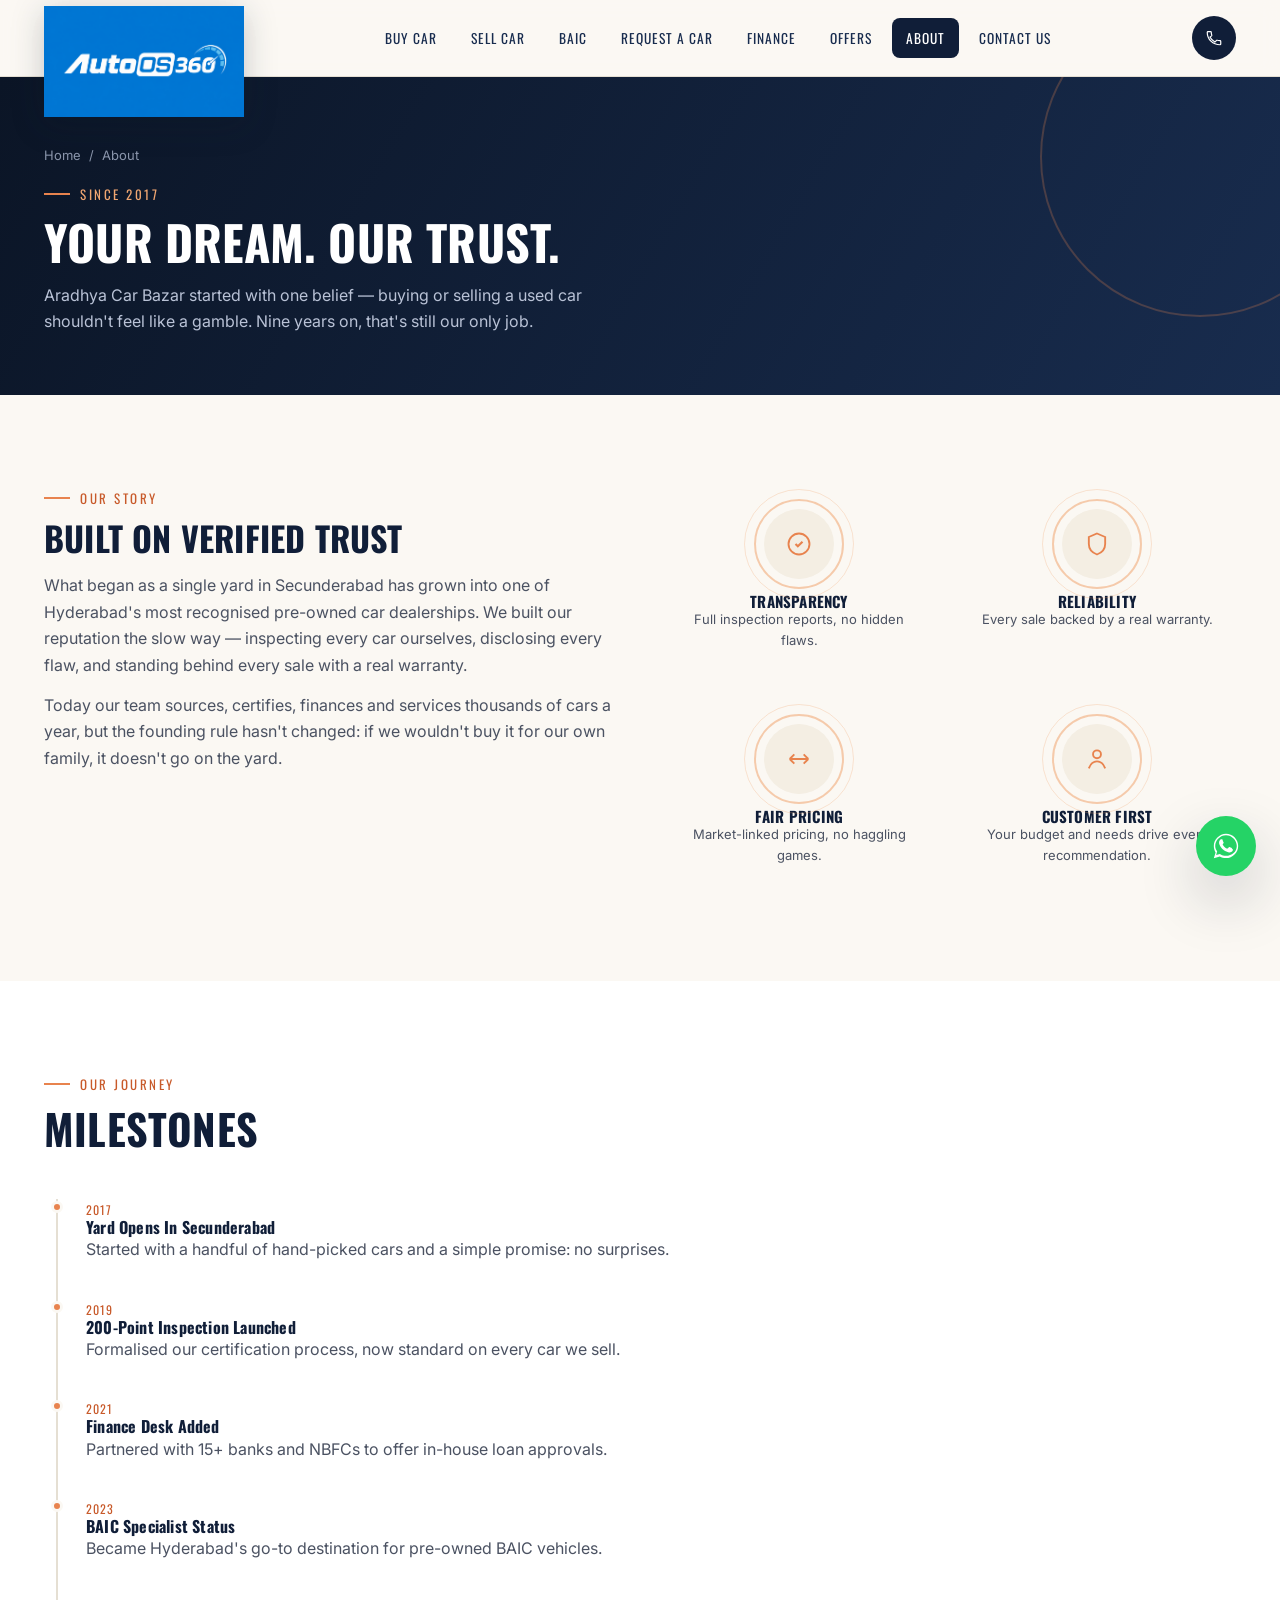
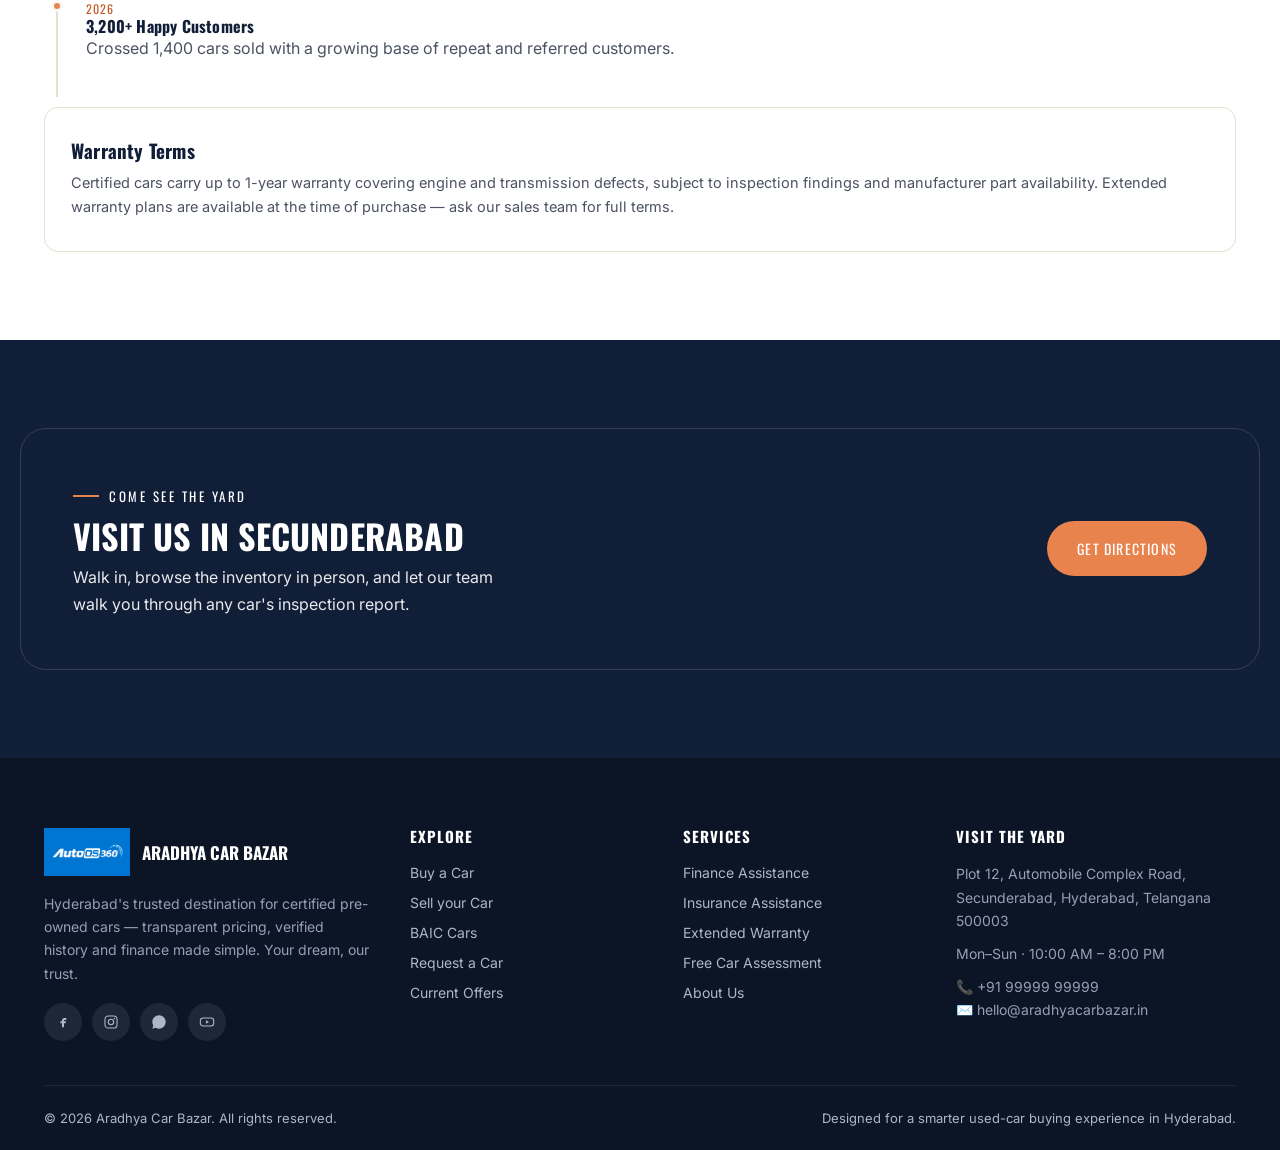
==== about.html @ 0fdee79d "initial upload" ====
<!DOCTYPE html>
<html lang="en">
<head>
<meta charset="UTF-8">
<meta name="viewport" content="width=device-width, initial-scale=1.0">
<title>About Aradhya Car Bazar — Hyderabad's Trusted Car Dealership</title>
<meta name="description" content="Learn about Aradhya Car Bazar's journey, our 200-point quality checks and the team behind Hyderabad's most trusted pre-owned car dealership.">
<meta name="keywords" content="about aradhya car bazar, used car dealership hyderabad">
<link rel="canonical" href="https://www.aradhyacarbazar.in/about.html">
<meta property="og:title" content="About Aradhya Car Bazar — Hyderabad's Trusted Car Dealership">
<meta property="og:description" content="Learn about Aradhya Car Bazar's journey, our 200-point quality checks and the team behind Hyderabad's most trusted pre-owned car dealership.">
<meta property="og:type" content="website">
<meta property="og:image" content="assets/logo.png">
<meta name="robots" content="index, follow">
<link rel="icon" href="assets/logo.png" type="image/png">
<link rel="preconnect" href="https://fonts.googleapis.com">
<link rel="preconnect" href="https://fonts.gstatic.com" crossorigin>
<link href="https://fonts.googleapis.com/css2?family=Oswald:wght@400;500;600;700&family=Inter:wght@400;500;600;700&display=swap" rel="stylesheet">
<link rel="stylesheet" href="css/base.css">
<link rel="stylesheet" href="css/components.css">
<script type="application/ld+json">
{
  "@context": "https://schema.org",
  "@type": "AutoDealer",
  "name": "Aradhya Car Bazar",
  "image": "assets/logo.png",
  "url": "https://www.aradhyacarbazar.in/",
  "telephone": "+91-99999-99999",
  "priceRange": "₹₹",
  "address": {
    "@type": "PostalAddress",
    "streetAddress": "Plot 12, Automobile Complex Road",
    "addressLocality": "Secunderabad, Hyderabad",
    "addressRegion": "Telangana",
    "postalCode": "500003",
    "addressCountry": "IN"
  },
  "openingHours": "Mo-Su 10:00-20:00",
  "sameAs": []
}
</script>
</head>
<body>
<header class="site-header">
  <div class="header-row">
    <a href="index.html" class="brand">
      <img src="assets/logo.png" alt="Aradhya Car Bazar logo">
    </a>
    <nav class="main-nav" aria-label="Primary">
      <a href="buy-car.html" data-nav="buy">Buy Car</a>
      <a href="sell-car.html" data-nav="sell">Sell Car</a>
      <a href="baic.html" data-nav="baic">BAIC</a>
      <a href="request-a-car.html" data-nav="request">Request a Car</a>
      <a href="finance.html" data-nav="finance">Finance</a>
      <a href="offers.html" data-nav="offers">Offers</a>
      <a href="about.html" data-nav="about" class="active">About</a>
      <a href="contact.html" data-nav="contact">Contact Us</a>
    </nav>
    <div class="header-actions">
      <a class="icon-btn desktop-only" href="tel:+919999999999" aria-label="Call dealership">
        <svg width="18" height="18" viewBox="0 0 24 24" fill="none"><path d="M6.6 10.8c1.4 2.8 3.8 5.1 6.6 6.6l2.2-2.2c.3-.3.7-.4 1-.2 1.1.4 2.3.6 3.6.6.6 0 1 .4 1 1V20c0 .6-.4 1-1 1C10.4 21 3 13.6 3 4.6c0-.6.4-1 1-1h3.4c.6 0 1 .4 1 1 0 1.3.2 2.5.6 3.6.1.4 0 .8-.2 1L6.6 10.8z" stroke="white" stroke-width="1.6"/></svg>
      </a>
      <button class="hamburger" aria-label="Open menu" aria-controls="mobileNav" aria-expanded="false">
        <span></span><span></span><span></span>
      </button>
    </div>
  </div>
</header>

<div class="nav-overlay"></div>
<aside class="mobile-nav" id="mobileNav">
  <div class="mobile-nav-top">
    <img src="assets/logo.png" alt="Aradhya Car Bazar logo" class="mobile-nav-logo">
    <button class="mobile-nav-close" aria-label="Close menu">✕</button>
  </div>
  <ul>
    <li><a href="buy-car.html">Buy Car</a></li>
    <li><a href="sell-car.html">Sell Car</a></li>
    <li><a href="baic.html">BAIC</a></li>
    <li><a href="request-a-car.html">Request a Car</a></li>
    <li><a href="finance.html">Finance</a></li>
    <li><a href="offers.html">Offers</a></li>
    <li><a href="about.html">About</a></li>
    <li><a href="contact.html">Contact Us</a></li>
  </ul>
  <div class="mobile-nav-foot">
    <a href="tel:+919999999999">📞 +91 99999 99999</a>
    <a href="https://wa.me/919999999999" target="_blank" rel="noopener">💬 Chat on WhatsApp</a>
    <a class="btn btn-primary btn-block" href="contact.html">Book a Test Drive</a>
  </div>
</aside>

<a class="wa-float" href="https://wa.me/919999999999" target="_blank" rel="noopener" aria-label="Chat on WhatsApp">
  <svg viewBox="0 0 32 32" fill="white"><path d="M16 3C9 3 3 9 3 16c0 2.5.7 4.8 1.9 6.8L3 29l6.4-1.8c1.9 1.1 4.1 1.7 6.6 1.7 7 0 13-6 13-13S23 3 16 3zm0 23.5c-2.2 0-4.3-.6-6.1-1.7l-.4-.3-4 1.1 1.1-3.9-.3-.4C5.1 19.4 4.5 17.7 4.5 16 4.5 9.8 9.8 4.5 16 4.5S27.5 9.8 27.5 16 22.2 26.5 16 26.5zm6.1-8.3c-.3-.2-2-1-2.3-1.1-.3-.1-.5-.2-.8.2-.2.3-.9 1.1-1.1 1.3-.2.2-.4.2-.8.1-.3-.2-1.4-.5-2.7-1.7-1-.9-1.7-2-1.9-2.3-.2-.3 0-.5.1-.7.2-.2.3-.4.5-.6.2-.2.2-.4.3-.6.1-.2.1-.5 0-.7-.1-.2-.8-1.9-1-2.6-.3-.7-.6-.6-.8-.6h-.7c-.2 0-.6.1-1 .5-.3.3-1.3 1.3-1.3 3.1 0 1.8 1.3 3.6 1.5 3.9.2.3 2.6 4 6.3 5.5.9.4 1.6.6 2.1.7.9.3 1.7.2 2.3.1.7-.1 2-.8 2.3-1.6.3-.8.3-1.5.2-1.6-.1-.2-.3-.2-.6-.4z"/></svg>
</a>
<section class="page-hero">
  <div class="container">
    <div class="breadcrumb"><a href="index.html">Home</a><span>/</span><span>About</span></div>
    <span class="eyebrow">Since 2017</span>
    <h1>Your Dream. Our Trust.</h1>
    <p>Aradhya Car Bazar started with one belief — buying or selling a used car shouldn't feel like a gamble. Nine years on, that's still our only job.</p>
  </div>
</section>

<section class="section">
  <div class="container">
    <div class="contact-grid">
      <div class="reveal">
        <span class="eyebrow">Our Story</span>
        <h2 style="text-transform:uppercase;font-size:clamp(24px,3vw,34px);">Built On Verified Trust</h2>
        <p style="margin-top:16px;">What began as a single yard in Secunderabad has grown into one of Hyderabad's most recognised pre-owned car dealerships. We built our reputation the slow way — inspecting every car ourselves, disclosing every flaw, and standing behind every sale with a real warranty.</p>
        <p style="margin-top:14px;">Today our team sources, certifies, finances and services thousands of cars a year, but the founding rule hasn't changed: if we wouldn't buy it for our own family, it doesn't go on the yard.</p>
      </div>
      <div class="reveal">
        <div class="value-grid" style="grid-template-columns:repeat(2,1fr);">
          <div class="value-card">
            <div class="roundel"><svg width="28" height="28" viewBox="0 0 24 24" fill="none"><path d="M9 12l2 2 4-4" stroke="#E8834E" stroke-width="1.8"/><circle cx="12" cy="12" r="9" stroke="#E8834E" stroke-width="1.6"/></svg></div>
            <h4 style="font-family:var(--font-display);font-size:15px;text-transform:uppercase;">Transparency</h4>
            <p style="font-size:13px;">Full inspection reports, no hidden flaws.</p>
          </div>
          <div class="value-card">
            <div class="roundel"><svg width="28" height="28" viewBox="0 0 24 24" fill="none"><path d="M12 3l7 3v6c0 4.5-3 7.5-7 9-4-1.5-7-4.5-7-9V6l7-3z" stroke="#E8834E" stroke-width="1.6"/></svg></div>
            <h4 style="font-family:var(--font-display);font-size:15px;text-transform:uppercase;">Reliability</h4>
            <p style="font-size:13px;">Every sale backed by a real warranty.</p>
          </div>
          <div class="value-card">
            <div class="roundel"><svg width="28" height="28" viewBox="0 0 24 24" fill="none"><path d="M4 12h16M4 12l4-4M4 12l4 4M20 12l-4-4M20 12l-4 4" stroke="#E8834E" stroke-width="1.6"/></svg></div>
            <h4 style="font-family:var(--font-display);font-size:15px;text-transform:uppercase;">Fair Pricing</h4>
            <p style="font-size:13px;">Market-linked pricing, no haggling games.</p>
          </div>
          <div class="value-card">
            <div class="roundel"><svg width="28" height="28" viewBox="0 0 24 24" fill="none"><circle cx="12" cy="8" r="3.4" stroke="#E8834E" stroke-width="1.6"/><path d="M5 20c1.5-4 4.2-6 7-6s5.5 2 7 6" stroke="#E8834E" stroke-width="1.6"/></svg></div>
            <h4 style="font-family:var(--font-display);font-size:15px;text-transform:uppercase;">Customer First</h4>
            <p style="font-size:13px;">Your budget and needs drive every recommendation.</p>
          </div>
        </div>
      </div>
    </div>
  </div>
</section>

<section class="section section-alt" id="warranty-terms">
  <div class="container">
    <div class="section-head reveal">
      <span class="eyebrow">Our Journey</span>
      <h2>Milestones</h2>
    </div>
    <div class="timeline reveal">
      <div class="timeline-item"><span>2017</span><h4>Yard Opens In Secunderabad</h4><p>Started with a handful of hand-picked cars and a simple promise: no surprises.</p></div>
      <div class="timeline-item"><span>2019</span><h4>200-Point Inspection Launched</h4><p>Formalised our certification process, now standard on every car we sell.</p></div>
      <div class="timeline-item"><span>2021</span><h4>Finance Desk Added</h4><p>Partnered with 15+ banks and NBFCs to offer in-house loan approvals.</p></div>
      <div class="timeline-item"><span>2023</span><h4>BAIC Specialist Status</h4><p>Became Hyderabad's go-to destination for pre-owned BAIC vehicles.</p></div>
      <div class="timeline-item"><span>2026</span><h4>3,200+ Happy Customers</h4><p>Crossed 1,400 cars sold with a growing base of repeat and referred customers.</p></div>
    </div>
    <div class="tile" style="margin-top:10px;">
      <h3>Warranty Terms</h3>
      <p>Certified cars carry up to 1-year warranty covering engine and transmission defects, subject to inspection findings and manufacturer part availability. Extended warranty plans are available at the time of purchase — ask our sales team for full terms.</p>
    </div>
  </div>
</section>

<section class="section section-navy">
  <div class="container assess-banner" style="background:transparent;border:1px solid rgba(255,255,255,.15);">
    <div>
      <span class="eyebrow" style="color:#fff;">Come See The Yard</span>
      <h2>Visit Us In Secunderabad</h2>
      <p>Walk in, browse the inventory in person, and let our team walk you through any car's inspection report.</p>
    </div>
    <a href="contact.html" class="btn btn-primary">Get Directions</a>
  </div>
</section>
<footer class="site-footer">
  <div class="container">
    <div class="footer-grid">
      <div>
        <div class="footer-brand">
          <img src="assets/logo.png" alt="Aradhya Car Bazar logo">
          <strong>Aradhya Car Bazar</strong>
        </div>
        <p>Hyderabad's trusted destination for certified pre-owned cars — transparent pricing, verified history and finance made simple. Your dream, our trust.</p>
        <div class="footer-social" style="margin-top:18px;">
          <a href="#" aria-label="Facebook"><svg width="16" height="16" viewBox="0 0 24 24" fill="none"><path d="M14 9h3V6h-3c-2 0-3.5 1.5-3.5 3.5V11H8v3h2.5v6h3v-6H16l.5-3h-3V9.7c0-.4.3-.7.5-.7z" fill="#AEB7C9"/></svg></a>
          <a href="#" aria-label="Instagram"><svg width="16" height="16" viewBox="0 0 24 24" fill="none"><rect x="3" y="3" width="18" height="18" rx="5" stroke="#AEB7C9" stroke-width="1.6"/><circle cx="12" cy="12" r="4" stroke="#AEB7C9" stroke-width="1.6"/><circle cx="17.2" cy="6.8" r="1.1" fill="#AEB7C9"/></svg></a>
          <a href="https://wa.me/919999999999" target="_blank" rel="noopener" aria-label="WhatsApp"><svg width="16" height="16" viewBox="0 0 24 24" fill="#AEB7C9"><path d="M12 2C6.5 2 2 6.5 2 12c0 1.9.5 3.6 1.4 5.1L2 22l5.1-1.3C8.6 21.6 10.3 22 12 22c5.5 0 10-4.5 10-10S17.5 2 12 2z"/></svg></a>
          <a href="#" aria-label="YouTube"><svg width="16" height="16" viewBox="0 0 24 24" fill="none"><rect x="2" y="6" width="20" height="12" rx="4" stroke="#AEB7C9" stroke-width="1.6"/><path d="M10.5 9.5v5l4.5-2.5-4.5-2.5z" fill="#AEB7C9"/></svg></a>
        </div>
      </div>
      <div>
        <h4>Explore</h4>
        <ul>
          <li><a href="buy-car.html">Buy a Car</a></li>
          <li><a href="sell-car.html">Sell your Car</a></li>
          <li><a href="baic.html">BAIC Cars</a></li>
          <li><a href="request-a-car.html">Request a Car</a></li>
          <li><a href="offers.html">Current Offers</a></li>
        </ul>
      </div>
      <div>
        <h4>Services</h4>
        <ul>
          <li><a href="finance.html">Finance Assistance</a></li>
          <li><a href="finance.html#insurance">Insurance Assistance</a></li>
          <li><a href="index.html#warranty">Extended Warranty</a></li>
          <li><a href="index.html#assessment">Free Car Assessment</a></li>
          <li><a href="about.html">About Us</a></li>
        </ul>
      </div>
      <div>
        <h4>Visit the Yard</h4>
        <p>Plot 12, Automobile Complex Road,<br>Secunderabad, Hyderabad, Telangana 500003</p>
        <p style="margin-top:10px;">Mon–Sun · 10:00 AM – 8:00 PM</p>
        <p style="margin-top:10px;">📞 +91 99999 99999<br>✉️ hello@aradhyacarbazar.in</p>
      </div>
    </div>
    <div class="footer-bottom">
      <span>© 2026 Aradhya Car Bazar. All rights reserved.</span>
      <span>Designed for a smarter used-car buying experience in Hyderabad.</span>
    </div>
  </div>
</footer>
<script src="js/main.js"></script>

</body>
</html>
---- css/base.css ----
/* =========================================================
   ARADHYA CAR BAZAR — DESIGN TOKENS
   Palette drawn from the roundel logo: deep navy + burnt orange.
   Signature device: the concentric "roundel" ring — reused as
   photo frames, stat dials and section dividers throughout.
   ========================================================= */

:root{
  /* Colour */
  --navy-950:#0B1526;
  --navy-900:#101E38;
  --navy-800:#182C4E;
  --navy-700:#233B69;
  --orange-600:#C85A2A;
  --orange-500:#E8834E;
  --orange-400:#F0A671;
  --cream-50:#FBF8F3;
  --cream-100:#F4EEE3;
  --ink-900:#1B1F27;
  --ink-600:#4B5262;
  --ink-400:#7A8194;
  --white:#FFFFFF;
  --line:#E5DFD3;
  --success:#2F9E5B;
  --whatsapp:#25D366;

  /* Type */
  --font-display:'Oswald', 'Arial Narrow', sans-serif;
  --font-body:'Inter', -apple-system, BlinkMacSystemFont, 'Segoe UI', sans-serif;

  /* Layout */
  --maxw:1240px;
  --radius-sm:8px;
  --radius-md:14px;
  --radius-lg:26px;
  --shadow-sm:0 2px 10px rgba(16,30,56,.08);
  --shadow-md:0 12px 32px rgba(16,30,56,.14);
  --shadow-lg:0 24px 60px rgba(16,30,56,.22);
}

*,*::before,*::after{box-sizing:border-box;}
html{scroll-behavior:smooth;}
body{
  margin:0;
  font-family:var(--font-body);
  color:var(--ink-900);
  background:var(--cream-50);
  -webkit-font-smoothing:antialiased;
  overflow-x:hidden;
}
img{max-width:100%;display:block;}
a{color:inherit;text-decoration:none;}
ul{margin:0;padding:0;list-style:none;}
h1,h2,h3,h4{font-family:var(--font-display);margin:0;line-height:1.08;letter-spacing:.2px;color:var(--navy-900);}
p{margin:0;line-height:1.65;color:var(--ink-600);}
button{font-family:inherit;cursor:pointer;}
input,select,textarea{font-family:inherit;}

:focus-visible{outline:3px solid var(--orange-500);outline-offset:2px;}

.container{max-width:var(--maxw);margin:0 auto;padding:0 24px;}
.eyebrow{
  font-family:var(--font-display);
  text-transform:uppercase;
  letter-spacing:2.5px;
  font-size:13px;
  color:var(--orange-600);
  display:inline-flex;
  align-items:center;
  gap:10px;
  margin-bottom:12px;
}
.eyebrow::before{content:'';width:26px;height:2px;background:var(--orange-500);display:inline-block;}

.section{padding:88px 0;}
.section-head{max-width:640px;margin-bottom:48px;}
.section-head h2{font-size:clamp(28px,4vw,42px);text-transform:uppercase;}
.section-head p{margin-top:14px;font-size:16px;}
.section-alt{background:var(--white);}
.section-navy{background:var(--navy-900);}
.section-navy .eyebrow{color:var(--orange-400);}
.section-navy .section-head h2,.section-navy h3{color:var(--white);}
.section-navy p{color:#B9C2D6;}

/* Buttons */
.btn{
  display:inline-flex;align-items:center;justify-content:center;gap:8px;
  padding:15px 28px;border-radius:999px;font-family:var(--font-display);
  font-size:14px;letter-spacing:1.2px;text-transform:uppercase;
  border:2px solid transparent;transition:.25s ease;white-space:nowrap;
}
.btn-primary{background:var(--orange-500);color:var(--white);}
.btn-primary:hover{background:var(--orange-600);transform:translateY(-2px);box-shadow:var(--shadow-md);}
.btn-outline{border-color:var(--navy-900);color:var(--navy-900);background:transparent;}
.btn-outline:hover{background:var(--navy-900);color:var(--white);}
.btn-light{border-color:rgba(255,255,255,.5);color:var(--white);}
.btn-light:hover{background:var(--white);color:var(--navy-900);}
.btn-whatsapp{background:var(--whatsapp);color:var(--white);}
.btn-whatsapp:hover{background:#1eb959;transform:translateY(-2px);}
.btn-sm{padding:10px 20px;font-size:12px;}
.btn-block{width:100%;}

/* Roundel signature device */
.roundel{
  position:relative;border-radius:50%;
  display:flex;align-items:center;justify-content:center;
}
.roundel::before{
  content:'';position:absolute;inset:-10px;border-radius:50%;
  border:2px solid var(--orange-400);opacity:.55;
}
.roundel::after{
  content:'';position:absolute;inset:-20px;border-radius:50%;
  border:1px solid var(--orange-300,#F0A671);opacity:.28;
}

/* ===== Header / Nav ===== */
.site-header{
  position:sticky;top:0;z-index:900;
  background:rgba(251,248,243,.92);
  backdrop-filter:blur(10px);
  border-bottom:1px solid var(--line);
}
.header-row{
  display:flex;align-items:center;justify-content:space-between;
  height:76px;padding:0 24px;max-width:var(--maxw);margin:0 auto;gap:20px;
}
/* Logo is deliberately larger than the header bar. It's pinned near the
   top of the bar and allowed to hang DOWN over the content below —
   never up past the top of the page, which the browser would clip. */
.brand{position:relative;flex:0 0 auto;width:200px;height:100%;transition:width .25s ease;}
.brand img{
  position:absolute;left:0;top:6px;
  width:200px;height:auto;object-fit:contain;
  filter:drop-shadow(0 6px 16px rgba(11,21,38,.22));
  transition:width .25s ease, top .25s ease, transform .25s ease;
}
.mobile-nav-logo{height:60px;width:60px;object-fit:contain;}

/* Once the page is scrolled, shrink the logo so it sits fully inside the
   slim header bar instead of overhanging the content below. */
.site-header.scrolled .brand{width:80px;}
.site-header.scrolled .brand img{
  width:80px;height:80px;top:50%;transform:translateY(-50%);
}

@media(max-width:600px){
  .header-row{height:64px;}
  .brand{width:118px;}
  .brand img{width:118px;top:4px;}
  .site-header.scrolled .brand{width:52px;}
  .site-header.scrolled .brand img{width:52px;height:52px;top:50%;transform:translateY(-50%);}
}

.main-nav{display:flex;align-items:center;gap:6px;}
.main-nav a{
  font-family:var(--font-display);font-size:13.5px;letter-spacing:1px;
  text-transform:uppercase;padding:10px 14px;border-radius:8px;color:var(--navy-800);
  transition:.2s;
}
.main-nav a:hover,.main-nav a.active{background:var(--navy-900);color:var(--white);}

.header-actions{display:flex;align-items:center;gap:12px;}
.icon-btn{
  width:44px;height:44px;border-radius:50%;display:flex;align-items:center;justify-content:center;
  background:var(--navy-900);color:var(--white);border:none;
}
.hamburger{display:none;flex-direction:column;gap:5px;width:44px;height:44px;
  border:none;background:var(--navy-900);border-radius:10px;align-items:center;justify-content:center;}
.hamburger span{width:20px;height:2px;background:var(--white);border-radius:2px;}

/* Mobile slide-in nav (right side, app style) */
.nav-overlay{
  position:fixed;inset:0;background:rgba(11,21,38,.55);
  opacity:0;visibility:hidden;transition:.3s;z-index:998;
}
.nav-overlay.open{opacity:1;visibility:visible;}
.mobile-nav{
  position:fixed;top:0;right:0;bottom:0;width:82%;max-width:340px;
  background:var(--navy-950);z-index:999;
  transform:translateX(100%);transition:transform .35s cubic-bezier(.2,.9,.3,1);
  display:flex;flex-direction:column;padding:26px 22px;
}
.mobile-nav.open{transform:translateX(0);}
.mobile-nav-top{display:flex;justify-content:space-between;align-items:center;margin-bottom:28px;}
.mobile-nav-top .brand-text strong{color:var(--white);}
.mobile-nav-close{width:40px;height:40px;border-radius:50%;background:rgba(255,255,255,.08);border:none;color:var(--white);font-size:18px;}
.mobile-nav ul{display:flex;flex-direction:column;gap:4px;}
.mobile-nav a{
  font-family:var(--font-display);font-size:17px;letter-spacing:1px;text-transform:uppercase;
  color:#DCE2EF;padding:15px 6px;border-bottom:1px solid rgba(255,255,255,.08);
  display:flex;justify-content:space-between;align-items:center;
}
.mobile-nav a:hover,.mobile-nav a.active{color:var(--orange-400);}
.mobile-nav-foot{margin-top:auto;padding-top:20px;display:flex;flex-direction:column;gap:12px;}
.mobile-nav-foot a{color:#B9C2D6;font-size:14px;}

/* Floating WhatsApp */
.wa-float{
  position:fixed;bottom:24px;right:24px;z-index:500;
  width:60px;height:60px;border-radius:50%;background:var(--whatsapp);
  display:flex;align-items:center;justify-content:center;box-shadow:var(--shadow-lg);
  color:var(--white);
}
.wa-float svg{width:30px;height:30px;}

/* Footer */
.site-footer{background:var(--navy-950);color:#AEB7C9;padding:70px 0 24px;}
.footer-grid{display:grid;grid-template-columns:1.4fr 1fr 1fr 1.2fr;gap:40px;padding-bottom:44px;border-bottom:1px solid rgba(255,255,255,.08);}
.footer-grid h4{color:var(--white);font-size:15px;text-transform:uppercase;letter-spacing:1px;margin-bottom:18px;}
.footer-grid p{color:#93A0B8;font-size:14px;}
.footer-grid ul li{margin-bottom:10px;}
.footer-grid ul a{font-size:14px;color:#AEB7C9;}
.footer-grid ul a:hover{color:var(--orange-400);}
.footer-brand{display:flex;align-items:center;gap:12px;margin-bottom:16px;}
.footer-brand img{height:48px;}
.footer-brand strong{color:var(--white);font-family:var(--font-display);font-size:17px;text-transform:uppercase;}
.footer-bottom{display:flex;justify-content:space-between;align-items:center;padding-top:24px;font-size:13px;flex-wrap:wrap;gap:10px;}
.footer-social{display:flex;gap:10px;}
.footer-social a{width:38px;height:38px;border-radius:50%;background:rgba(255,255,255,.08);display:flex;align-items:center;justify-content:center;}
.footer-social a:hover{background:var(--orange-500);}

/* Page hero (interior pages) */
.page-hero{
  background:linear-gradient(120deg,var(--navy-950),var(--navy-800));
  padding:70px 0 60px;position:relative;overflow:hidden;
}
.page-hero::after{
  content:'';position:absolute;right:-80px;top:-80px;width:320px;height:320px;
  border-radius:50%;border:2px solid rgba(232,131,78,.25);
}
.page-hero .eyebrow{color:var(--orange-400);}
.page-hero h1{color:var(--white);font-size:clamp(30px,5vw,48px);text-transform:uppercase;}
.page-hero p{color:#B9C2D6;margin-top:14px;max-width:560px;}
.breadcrumb{display:flex;gap:8px;font-size:13px;color:#8B96AC;margin-bottom:16px;}
.breadcrumb a:hover{color:var(--orange-400);}

@media(max-width:980px){
  .main-nav,.header-actions .icon-btn.desktop-only{display:none;}
  .hamburger{display:flex;}
  .footer-grid{grid-template-columns:1fr 1fr;}
}
@media(max-width:600px){
  .footer-grid{grid-template-columns:1fr;}
  .section{padding:60px 0;}
}
---- css/components.css ----
/* ===== Hero Carousel ===== */
.hero{position:relative;overflow:hidden;background:var(--navy-950);}
.hero-viewport{position:relative;height:min(78vh,640px);min-height:460px;overflow:hidden;}
.hero-track{display:flex;height:100%;transition:transform .7s cubic-bezier(.2,.9,.3,1);}
.hero-slide{
  min-width:100%;height:100%;position:relative;
  display:flex;align-items:center;
  background-size:cover;background-position:center;
}
.hero-slide::before{content:'';position:absolute;inset:0;background:linear-gradient(100deg,rgba(11,21,38,.92) 15%,rgba(11,21,38,.55) 55%,rgba(11,21,38,.25));}
.hero-slide.align-right::before{background:linear-gradient(260deg,rgba(11,21,38,.92) 15%,rgba(11,21,38,.55) 55%,rgba(11,21,38,.25));}

.hero-slide-content{position:relative;z-index:2;max-width:640px;width:100%;padding:0 24px;}
.hero-slide-content.pos-left{margin-left:max(24px, calc((100% - var(--maxw)) / 2));margin-right:auto;}
.hero-slide-content.pos-right{margin-right:max(24px, calc((100% - var(--maxw)) / 2));margin-left:auto;text-align:right;}
.hero-slide-content.pos-right .eyebrow{flex-direction:row-reverse;}
.hero-slide-content.pos-right p{margin-left:auto;margin-right:0;}
.hero-slide-content.pos-right .hero-cta-row{justify-content:flex-end;}

.hero-slide-content .eyebrow{color:var(--orange-400);}
.hero-slide-content h1{color:var(--white);font-size:clamp(32px,5.4vw,58px);text-transform:uppercase;}
.hero-slide-content p{color:#C7CFE0;margin-top:16px;font-size:17px;max-width:480px;}
.hero-cta-row{display:flex;gap:14px;margin-top:30px;flex-wrap:wrap;}
.hero-slide.s1{background-image:linear-gradient(120deg,#101E38,#182C4E);}
.hero-slide.s2{background-image:linear-gradient(120deg,#182C4E,#233B69);}
.hero-slide.s3{background-image:linear-gradient(120deg,#0B1526,#182C4E);}

.hero-art{position:absolute;right:4%;bottom:0;width:46%;max-width:560px;z-index:1;opacity:.95;}

@media(max-width:640px){
  /* Alternating alignment needs room to breathe; on small screens
     keep every slide left-aligned so paragraphs stay easy to read. */
  .hero-slide-content.pos-right{margin-left:max(24px, calc((100% - var(--maxw)) / 2));margin-right:auto;text-align:left;}
  .hero-slide-content.pos-right .eyebrow{flex-direction:row;}
  .hero-slide-content.pos-right p{margin-left:0;margin-right:auto;}
  .hero-slide-content.pos-right .hero-cta-row{justify-content:flex-start;}
  .hero-slide.align-right::before{background:linear-gradient(100deg,rgba(11,21,38,.92) 15%,rgba(11,21,38,.55) 55%,rgba(11,21,38,.25));}
}

.hero-controls{position:absolute;bottom:26px;left:0;right:0;z-index:3;display:flex;align-items:center;justify-content:center;gap:18px;}
.hero-arrow{width:40px;height:40px;border-radius:50%;border:1px solid rgba(255,255,255,.4);background:rgba(255,255,255,.08);color:#fff;display:flex;align-items:center;justify-content:center;}
.hero-dots{display:flex;gap:8px;}
.hero-dots button{width:9px;height:9px;border-radius:50%;border:none;background:rgba(255,255,255,.35);padding:0;}
.hero-dots button.active{background:var(--orange-500);width:24px;border-radius:6px;}

/* ===== Quick search bar over hero ===== */
.quick-search{
  position:relative;z-index:5;max-width:var(--maxw);margin:-42px auto 0;padding:0 24px;
}
.quick-search-inner{
  background:var(--white);border-radius:var(--radius-md);box-shadow:var(--shadow-lg);
  padding:22px;display:grid;grid-template-columns:repeat(4,1fr) auto;gap:14px;align-items:end;
}
.field{display:flex;flex-direction:column;gap:6px;}
.field label{font-size:11px;text-transform:uppercase;letter-spacing:1px;color:var(--ink-400);font-family:var(--font-display);}
.field select,.field input{
  border:1.5px solid var(--line);border-radius:10px;padding:12px 14px;font-size:14px;color:var(--ink-900);background:var(--cream-50);
}
.field select:focus,.field input:focus{border-color:var(--orange-500);}

/* ===== Stat dial strip ===== */
.stat-strip{display:grid;grid-template-columns:repeat(4,1fr);gap:24px;padding:60px 0 20px;}
.stat-dial{text-align:center;}
.stat-dial .roundel{width:104px;height:104px;margin:0 auto 14px;background:var(--navy-900);color:var(--white);}
.stat-dial .roundel strong{font-family:var(--font-display);font-size:26px;}
.stat-dial span{display:block;font-size:13px;color:var(--ink-600);text-transform:uppercase;letter-spacing:1px;margin-top:2px;}

/* ===== Inventory Cards ===== */
.inv-grid{display:grid;grid-template-columns:repeat(3,1fr);gap:26px;}
.car-card{
  background:var(--white);border-radius:var(--radius-md);overflow:hidden;box-shadow:var(--shadow-sm);
  transition:.3s;border:1px solid var(--line);
}
.car-card:hover{transform:translateY(-6px);box-shadow:var(--shadow-md);}
.car-link{display:block;}
.car-link h3{transition:color .2s;}
.car-card:hover .car-link h3{color:var(--orange-600);}
.car-thumb{
  height:190px;position:relative;
  background:linear-gradient(135deg,var(--navy-800),var(--navy-700));
  display:flex;align-items:center;justify-content:center;
}
.car-thumb svg{width:78%;}
.car-badge{position:absolute;top:12px;left:12px;background:var(--orange-500);color:#fff;font-family:var(--font-display);font-size:11px;letter-spacing:1px;padding:6px 12px;border-radius:999px;text-transform:uppercase;}
.car-fuel-badge{position:absolute;top:12px;right:12px;background:rgba(255,255,255,.9);color:var(--navy-900);font-size:11px;padding:6px 10px;border-radius:999px;font-family:var(--font-display);letter-spacing:.5px;}
.car-body{padding:20px;}
.car-body h3{font-size:19px;text-transform:none;}
.car-meta{display:flex;gap:14px;flex-wrap:wrap;margin:12px 0;font-size:12.5px;color:var(--ink-600);}
.car-meta span{display:flex;align-items:center;gap:5px;}
.car-price-row{display:flex;align-items:center;justify-content:space-between;margin-top:14px;padding-top:14px;border-top:1px dashed var(--line);}
.car-price strong{font-family:var(--font-display);font-size:21px;color:var(--navy-900);}
.car-price span{display:block;font-size:11px;color:var(--ink-400);text-transform:uppercase;}

.filter-bar{display:flex;flex-wrap:wrap;gap:10px;margin-bottom:34px;}
.filter-chip{
  padding:9px 18px;border-radius:999px;border:1.5px solid var(--line);background:var(--white);
  font-size:13px;font-family:var(--font-display);letter-spacing:.5px;text-transform:uppercase;color:var(--ink-600);
}
.filter-chip.active,.filter-chip:hover{background:var(--navy-900);color:#fff;border-color:var(--navy-900);}

/* ===== Service tiles (sell/exchange/testdrive/finance/insurance/warranty) ===== */
.tile-grid{display:grid;grid-template-columns:repeat(3,1fr);gap:24px;}
.tile{
  background:var(--white);border-radius:var(--radius-md);padding:32px 26px;border:1px solid var(--line);
  transition:.25s;position:relative;overflow:hidden;
}
.tile:hover{border-color:var(--orange-400);box-shadow:var(--shadow-md);transform:translateY(-4px);}
.tile-icon{width:56px;height:56px;border-radius:16px;background:var(--navy-900);display:flex;align-items:center;justify-content:center;margin-bottom:18px;}
.tile h3{font-size:19px;text-transform:none;margin-bottom:10px;}
.tile p{font-size:14.5px;}
.tile a.tile-link{display:inline-flex;align-items:center;gap:6px;margin-top:16px;color:var(--orange-600);font-family:var(--font-display);font-size:13px;letter-spacing:.5px;text-transform:uppercase;}

/* ===== EMI Calculator ===== */
.emi-wrap{display:grid;grid-template-columns:1.2fr 1fr;gap:0;background:var(--white);border-radius:var(--radius-lg);overflow:hidden;box-shadow:var(--shadow-md);}
.emi-form{padding:44px;}
.emi-slider-group{margin-bottom:26px;}
.emi-slider-label{display:flex;justify-content:space-between;font-family:var(--font-display);font-size:13px;text-transform:uppercase;letter-spacing:.5px;color:var(--ink-600);margin-bottom:10px;}
.emi-slider-label b{color:var(--navy-900);font-size:15px;}
input[type=range]{width:100%;accent-color:var(--orange-500);height:6px;}
.emi-result{background:var(--navy-950);color:#fff;padding:44px;display:flex;flex-direction:column;justify-content:center;}
.emi-result .roundel{width:150px;height:150px;background:var(--orange-500);margin:0 auto 24px;flex-direction:column;}
.emi-result .roundel strong{font-family:var(--font-display);font-size:15px;}
.emi-result .roundel small{font-size:24px;font-family:var(--font-display);}
.emi-breakdown{display:flex;justify-content:space-between;padding:14px 0;border-bottom:1px solid rgba(255,255,255,.12);font-size:13px;}
.emi-breakdown b{font-family:var(--font-display);font-size:16px;color:var(--orange-400);}

/* ===== Testimonials ===== */
.testi-viewport{overflow:hidden;}
.testi-track{display:flex;transition:transform .6s ease;}
.testi-card{min-width:100%;display:flex;gap:32px;align-items:center;padding:10px;}
.testi-photo{width:150px;height:150px;flex:0 0 auto;border-radius:16px;overflow:hidden;box-shadow:var(--shadow-sm);border:3px solid var(--orange-400);}
.testi-photo img{width:150px;height:150px;object-fit:cover;display:block;}
.testi-stars{color:var(--orange-500);margin-bottom:12px;font-size:15px;letter-spacing:2px;}
.testi-quote{font-size:18px;color:var(--navy-900);font-style:italic;max-width:640px;}
.testi-name{margin-top:16px;font-family:var(--font-display);text-transform:uppercase;font-size:14px;letter-spacing:.5px;color:var(--navy-900);}
.testi-name span{display:block;color:var(--ink-400);font-family:var(--font-body);font-size:12.5px;text-transform:none;font-style:normal;margin-top:2px;}

.review-grid{display:grid;grid-template-columns:repeat(3,1fr);gap:22px;}
.review-card{background:var(--white);border:1px solid var(--line);border-radius:var(--radius-md);padding:26px;}

/* Review carousel (Customer Reviews) */
.review-viewport{overflow:hidden;max-width:760px;margin:0 auto;}
.review-track{display:flex;transition:transform .6s ease;}
.review-slide{min-width:100%;padding:6px;}
.review-slide-inner{
  background:var(--white);border:1px solid var(--line);border-radius:var(--radius-lg);
  padding:40px;text-align:center;box-shadow:var(--shadow-sm);
}
.review-slide-inner .testi-stars{justify-content:center;display:flex;}
.review-slide-inner p{font-size:17px;color:var(--navy-900);font-style:italic;max-width:560px;margin:0 auto;}
.review-controls{display:flex;align-items:center;justify-content:center;gap:18px;margin-top:26px;}
.review-arrow{width:40px;height:40px;border-radius:50%;border:1px solid var(--line);background:var(--white);color:var(--navy-900);display:flex;align-items:center;justify-content:center;}
.review-arrow:hover{background:var(--navy-900);color:#fff;border-color:var(--navy-900);}
.review-dots{display:flex;gap:8px;}
.review-dots button{width:9px;height:9px;border-radius:50%;border:none;background:var(--line);padding:0;}
.review-dots button.active{background:var(--orange-500);width:24px;border-radius:6px;}

/* ===== Free assessment CTA ===== */
.assess-banner{
  background:linear-gradient(115deg,var(--orange-600),var(--orange-500));
  border-radius:var(--radius-lg);padding:52px;display:flex;align-items:center;justify-content:space-between;gap:30px;flex-wrap:wrap;color:#fff;
}
.assess-banner h2{color:#fff;font-size:clamp(24px,3.4vw,34px);text-transform:uppercase;max-width:480px;}
.assess-banner p{color:rgba(255,255,255,.9);margin-top:10px;max-width:420px;}

/* ===== Forms (contact / general) ===== */
.form-card{background:var(--white);border-radius:var(--radius-lg);box-shadow:var(--shadow-md);padding:40px;}
.form-grid{display:grid;grid-template-columns:1fr 1fr;gap:18px;}
.form-grid .full{grid-column:1/-1;}
.form-group{display:flex;flex-direction:column;gap:7px;margin-bottom:16px;}
.form-group label{font-size:12.5px;font-family:var(--font-display);letter-spacing:.5px;text-transform:uppercase;color:var(--ink-600);}
.form-group input,.form-group select,.form-group textarea{
  border:1.5px solid var(--line);border-radius:10px;padding:13px 15px;font-size:14.5px;background:var(--cream-50);color:var(--ink-900);
}
.form-group input:focus,.form-group select:focus,.form-group textarea:focus{border-color:var(--orange-500);}
.form-note{margin-top:14px;font-size:13px;color:var(--success);opacity:0;transition:.3s;}
.form-note.show{opacity:1;}

.contact-grid{display:grid;grid-template-columns:1fr 1fr;gap:40px;align-items:start;}
.contact-info-card{background:var(--navy-950);color:#fff;border-radius:var(--radius-lg);padding:40px;}
.contact-info-card h3{color:#fff;font-size:20px;margin-bottom:20px;}
.contact-line{display:flex;gap:14px;align-items:flex-start;margin-bottom:20px;}
.contact-line .ic{width:40px;height:40px;border-radius:12px;background:rgba(232,131,78,.16);display:flex;align-items:center;justify-content:center;flex:0 0 auto;}
.contact-line p{color:#C7CFE0;font-size:14px;}
.map-frame{border-radius:var(--radius-md);overflow:hidden;margin-top:24px;border:1px solid rgba(255,255,255,.12);}
.map-frame iframe{width:100%;height:220px;border:0;display:block;filter:grayscale(.2);}

/* ===== Offers ===== */
.offer-grid{display:grid;grid-template-columns:repeat(3,1fr);gap:24px;}
.offer-card{border-radius:var(--radius-md);overflow:hidden;background:var(--white);border:1px solid var(--line);}
.offer-head{background:var(--navy-950);color:#fff;padding:26px;position:relative;}
.offer-head .tag{position:absolute;top:16px;right:16px;background:var(--orange-500);font-size:11px;padding:5px 12px;border-radius:999px;text-transform:uppercase;font-family:var(--font-display);}
.offer-head h3{color:#fff;font-size:22px;}
.offer-body{padding:22px 26px;}
.offer-body ul li{display:flex;gap:8px;font-size:14px;color:var(--ink-600);margin-bottom:10px;}
.offer-body ul li::before{content:'✓';color:var(--success);font-weight:700;}

/* ===== About page ===== */
.value-grid{display:grid;grid-template-columns:repeat(4,1fr);gap:20px;}
.value-card{text-align:center;padding:26px 16px;}
.value-card .roundel{width:70px;height:70px;background:var(--cream-100);margin:0 auto 14px;}
.timeline{border-left:2px solid var(--line);margin-left:12px;}
.timeline-item{position:relative;padding:0 0 36px 28px;}
.timeline-item::before{content:'';position:absolute;left:-7px;top:2px;width:12px;height:12px;border-radius:50%;background:var(--orange-500);border:3px solid var(--cream-50);}
.timeline-item h4{font-size:16px;}
.timeline-item span{font-family:var(--font-display);font-size:12px;color:var(--orange-600);text-transform:uppercase;letter-spacing:1px;}

/* ===== Reveal animation =====
   Content is visible by default (no-JS / JS-failure safe).
   JS only opts individual elements INTO the hidden-then-fade-in
   treatment by adding .pre; if JS never runs, nothing is hidden. */
.reveal{opacity:1;transform:none;}
.reveal.pre{opacity:0;transform:translateY(24px);transition:opacity .6s ease,transform .6s ease;}
.reveal.pre.in{opacity:1;transform:none;}
@media (prefers-reduced-motion: reduce){
  .reveal.pre{opacity:1;transform:none;transition:none;}
  html{scroll-behavior:auto;}
}

/* ===== Responsive ===== */
@media(max-width:1080px){
  .inv-grid,.tile-grid,.review-grid,.offer-grid,.value-grid{grid-template-columns:repeat(2,1fr);}
  .stat-strip{grid-template-columns:repeat(2,1fr);}
  .quick-search-inner{grid-template-columns:repeat(2,1fr);}
  .emi-wrap,.contact-grid{grid-template-columns:1fr;}
  .hero-art{display:none;}
}
@media(max-width:640px){
  .inv-grid,.tile-grid,.review-grid,.offer-grid,.value-grid,.form-grid{grid-template-columns:1fr;}
  .quick-search-inner{grid-template-columns:1fr;}
  .assess-banner{padding:32px;flex-direction:column;text-align:center;}
  .testi-card{flex-direction:column;text-align:center;}
  .emi-form,.emi-result,.form-card,.contact-info-card{padding:26px;}
  .hero-cta-row{flex-direction:column;align-items:stretch;}
}


/* =========================================================
   TOP CAR BRANDS
   ========================================================= */

.brand-section {
  padding: 55px 0 60px;
  background: #fff;
  overflow: hidden;
}


/* Heading */

.brand-section-head {
  text-align: center;
  margin-bottom: 35px;
}

.brand-section-head .eyebrow {
  margin-bottom: 7px;
}

.brand-section-head h2 {
  margin: 0;
  font-size: clamp(28px, 3vw, 42px);
  line-height: 1.15;
  font-weight: 700;
  text-transform: uppercase;
  letter-spacing: .02em;
  color: #20242a;
}


/* Orange decorative line */

.brand-title-line {
  display: block;
  width: 48px;
  height: 6px;
  margin: 18px auto 0;
  border-radius: 4px;
  background: #E8834E;
  transform: skewX(-25deg);
}


/* Marquee viewport */

.brand-marquee {
  position: relative;
  width: 100%;
  overflow: hidden;
}


/* Fade edges */

.brand-marquee::before,
.brand-marquee::after {
  content: "";
  position: absolute;
  top: 0;
  bottom: 0;
  width: 90px;
  z-index: 2;
  pointer-events: none;
}

.brand-marquee::before {
  left: 0;
  background: linear-gradient(
    to right,
    #fff,
    rgba(255, 255, 255, 0)
  );
}

.brand-marquee::after {
  right: 0;
  background: linear-gradient(
    to left,
    #fff,
    rgba(255, 255, 255, 0)
  );
}


/* Track */

.brand-track {
  display: flex;
  align-items: center;
  width: max-content;
  animation: brandMarquee 32s linear infinite;
}


/* Individual brand */

.brand-item {
  width: 170px;
  height: 110px;

  display: flex;
  align-items: center;
  justify-content: center;

  flex-shrink: 0;

  padding: 15px 25px;

  transition:
    transform .3s ease,
    opacity .3s ease;
}


/* Logo */

.brand-item img {
  display: block;

  max-width: 120px;
  max-height: 75px;

  width: auto;
  height: auto;

  object-fit: contain;

  filter: grayscale(100%);
  opacity: .72;

  transition:
    filter .3s ease,
    opacity .3s ease,
    transform .3s ease;
}


/* Hover */

.brand-item:hover {
  transform: translateY(-4px);
}

.brand-item:hover img {
  filter: grayscale(0);
  opacity: 1;
  transform: scale(1.05);
}


/* Continuous animation */

@keyframes brandMarquee {

  from {
    transform: translateX(0);
  }

  to {
    transform: translateX(-50%);
  }

}


/* Pause on hover */

.brand-marquee:hover .brand-track {
  animation-play-state: paused;
}


/* =========================================================
   MOBILE
   ========================================================= */

@media (max-width: 767px) {

  .brand-section {
    padding: 42px 0 45px;
  }

  .brand-section-head {
    margin-bottom: 25px;
  }

  .brand-section-head h2 {
    font-size: 28px;
  }

  .brand-item {
    width: 125px;
    height: 85px;
    padding: 10px 15px;
  }

  .brand-item img {
    max-width: 90px;
    max-height: 55px;
  }

  .brand-marquee::before,
  .brand-marquee::after {
    width: 35px;
  }

  .brand-track {
    animation-duration: 25s;
  }

}


/* =========================================================
   REDUCED MOTION
   ========================================================= */

@media (prefers-reduced-motion: reduce) {

  .brand-track {
    animation: none;
  }

}


/* =========================================================
   OUR TEAM
   ========================================================= */

.team-section {
  padding: 70px 0 80px;
  background: #f3f4f6;
}


/* ---------------------------------------------------------
   Heading
   --------------------------------------------------------- */

.team-section-head {
  text-align: center;
  margin-bottom: 45px;
}

.team-section-head h2 {
  margin: 0;
  font-size: clamp(30px, 3vw, 42px);
  line-height: 1.15;
  font-weight: 700;
  text-transform: uppercase;
  letter-spacing: .02em;
  color: #20242a;
}

.team-title-line {
  display: block;
  width: 48px;
  height: 6px;
  margin: 18px auto 0;
  border-radius: 4px;
  background: #E8834E;
  transform: skewX(-25deg);
}


/* ---------------------------------------------------------
   Team Grid
   --------------------------------------------------------- */

.team-grid {
  display: grid;
  grid-template-columns: repeat(3, 1fr);
  gap: 0;

  max-width: 1100px;
  margin: 0 auto;
}


/* ---------------------------------------------------------
   Card
   --------------------------------------------------------- */

.team-card {
  position: relative;
  overflow: hidden;
  background: #fff;
  margin: 0;
  padding: 0;
}


/* ---------------------------------------------------------
   Image

   The uploaded image contains 3 people side-by-side.
   We use the same image for each card and move the
   background position to show each individual.
   --------------------------------------------------------- */

.team-image {
  position: relative;
  width: 100%;
  aspect-ratio: 1 / 1.08;

  overflow: hidden;

  background-image: url("../assets/teams/team-new.jpg");
  background-repeat: no-repeat;
  background-size: 300% 100%;

  margin: 0;
  padding: 0;

  transition: transform .6s cubic-bezier(.2,.8,.2,1);
}


/* First person */

.team-image-1 {
  background-position: 0% center;
}


/* Second person */

.team-image-2 {
  background-position: 50% center;
}


/* Third person */

.team-image-3 {
  background-position: 100% center;
}


/* ---------------------------------------------------------
   Hover Zoom
   --------------------------------------------------------- */

.team-card:hover .team-image {
  transform: scale(1.08);
}


/* ---------------------------------------------------------
   Overlay
   --------------------------------------------------------- */

.team-overlay {
  position: absolute;
  inset: 0;

  display: flex;
  align-items: flex-end;

  padding: 28px;

  background:
    linear-gradient(
      to top,
      rgba(0, 0, 0, .78) 0%,
      rgba(0, 0, 0, .35) 35%,
      rgba(0, 0, 0, 0) 65%
    );

  opacity: 0;

  transition:
    opacity .35s ease;
}


/* Show overlay */

.team-card:hover .team-overlay {
  opacity: 1;
}


/* ---------------------------------------------------------
   Content
   --------------------------------------------------------- */

.team-content {
  width: 100%;

  transform: translateY(20px);

  transition:
    transform .4s ease;
}

.team-card:hover .team-content {
  transform: translateY(0);
}


.team-content h3 {
  margin: 0 0 15px;

  color: #fff;

  font-size: 21px;
  font-weight: 600;

  text-transform: uppercase;
  letter-spacing: .02em;
}


/* ---------------------------------------------------------
   WhatsApp CTA
   --------------------------------------------------------- */

.team-connect {
  display: inline-flex;

  align-items: center;
  justify-content: center;

  gap: 8px;

  padding: 10px 17px;

  border-radius: 5px;

  background: #25D366;

  color: #fff;

  font-size: 13px;
  font-weight: 600;

  text-decoration: none;

  transition:
    background .2s ease,
    transform .2s ease;
}

.team-connect:hover {
  background: #1ebe5d;
  transform: translateY(-2px);
}


/* WhatsApp icon */

.whatsapp-icon {
  font-size: 16px;
}


/* ---------------------------------------------------------
   Name below image
   --------------------------------------------------------- */

.team-name-mobile {
  display: none;

  padding: 17px 10px 20px;

  text-align: center;

  background: #fff;
}

.team-name-mobile h3 {
  margin: 0;

  color: #30343a;

  font-size: 16px;
  font-weight: 500;

  text-transform: uppercase;
}


/* =========================================================
   TABLET
   ========================================================= */

@media (max-width: 900px) {

  .team-grid {
    gap: 18px;
  }

  .team-overlay {
    padding: 20px;
  }

  .team-content h3 {
    font-size: 17px;
  }

}


/* =========================================================
   MOBILE
   ========================================================= */

@media (max-width: 600px) {

  .team-section {
    padding: 50px 0 60px;
  }

  .team-section-head {
    margin-bottom: 30px;
  }

  .team-section-head h2 {
    font-size: 28px;
  }

  .team-grid {
    grid-template-columns: 1fr;
    gap: 25px;

    max-width: 380px;
  }

  .team-image {
    aspect-ratio: 1 / 1;
  }


  /*
   * On mobile there is no reliable hover.
   * Keep the image clean and show the name + CTA below it.
   */

  .team-overlay {
    position: relative;
    inset: auto;

    opacity: 1;

    padding: 0;

    background: transparent;

    display: block;

    transform: none;
  }

  .team-content {
    display: none;
  }

  .team-name-mobile {
    display: block;
  }

  .team-card:hover .team-image {
    transform: none;
  }

  .team-card:hover .team-content {
    transform: none;
  }

}




/* =========================================================
   HAPPY CUSTOMERS
   ========================================================= */

.customers-section {
    padding: 70px 0 55px;
    background: #232629;
    overflow: hidden;
}


/* =========================================================
   HEADING
   ========================================================= */

.customers-heading {
    text-align: center;
    margin-bottom: 28px;
}

.customers-heading h2 {
    margin: 0;

    color: #ffffff;

    font-size: clamp(30px, 3vw, 44px);
    line-height: 1.15;

    font-weight: 700;

    letter-spacing: .02em;
    text-transform: uppercase;
}


/* Orange underline */

.customers-heading .section-title-line {
    display: block;

    width: 48px;
    height: 6px;

    margin: 18px auto 0;

    border-radius: 4px;

    background: #e87522;

    transform: skewX(-25deg);
}


/* =========================================================
   CAROUSEL
   ========================================================= */

.customers-carousel {
    position: relative;

    display: flex;
    align-items: center;

    max-width: 1230px;

    margin: 0 auto;
}


/* =========================================================
   VIEWPORT
   ========================================================= */

.customers-viewport {
    width: 100%;

    overflow: hidden;

    margin: 0 55px;
}


/* =========================================================
   TRACK
   ========================================================= */

.customers-track {
    display: flex;

    transition:
        transform .6s cubic-bezier(.4, 0, .2, 1);

    will-change: transform;
}


/* =========================================================
   SLIDE
   ========================================================= */

.customer-slide {
    flex: 0 0 25%;

    padding: 0 8px;

    box-sizing: border-box;
}


/* =========================================================
   IMAGE
   ========================================================= */

.customer-image {
    position: relative;

    width: 100%;

    aspect-ratio: 1.55 / 1;

    overflow: hidden;

    background: #1c1f21;
}


.customer-image img {
    width: 100%;
    height: 100%;

    display: block;

    object-fit: cover;

    transition:
        transform .5s ease;
}


/* Image hover */

.customer-slide:hover .customer-image img {
    transform: scale(1.06);
}


/* =========================================================
   ARROWS
   ========================================================= */

.customer-arrow {
    position: absolute;

    top: 50%;
    z-index: 5;

    transform: translateY(-50%);

    width: 42px;
    height: 42px;

    border: 0;
    padding: 0;

    border-radius: 50%;

    background: transparent;

    color: #aeb4ba;

    font-size: 38px;
    font-weight: 300;

    line-height: 42px;

    cursor: pointer;

    transition:
        color .2s ease,
        transform .2s ease;
}


.customer-arrow:hover {
    color: #ffffff;

    transform:
        translateY(-50%)
        scale(1.1);
}


.customer-prev {
    left: 0;
}


.customer-next {
    right: 0;
}


/* =========================================================
   PAGINATION
   ========================================================= */

.customers-pagination {
    display: flex;

    align-items: center;
    justify-content: center;

    gap: 10px;

    margin-top: 38px;
}


.customer-dot {
    width: 7px;
    height: 7px;

    padding: 0;

    border: 0;

    border-radius: 50%;

    background: #444a4f;

    cursor: pointer;

    transition:
        width .25s ease,
        background .25s ease,
        transform .25s ease;
}


.customer-dot:hover {
    background: #777e84;
}


.customer-dot.active {
    width: 8px;
    height: 8px;

    background: #e87522;

    transform: scale(1.15);
}


/* =========================================================
   TABLET
   ========================================================= */

@media (max-width: 1000px) {

    .customer-slide {
        flex: 0 0 33.333%;
    }

}


/* =========================================================
   MOBILE
   ========================================================= */

@media (max-width: 700px) {

    .customers-section {
        padding: 50px 0 45px;
    }


    .customers-heading {
        margin-bottom: 25px;
    }


    .customers-heading h2 {
        font-size: 27px;
    }


    .customers-viewport {
        margin: 0 38px;
    }


    .customer-slide {
        flex: 0 0 50%;
        padding: 0 5px;
    }


    .customer-arrow {
        width: 32px;
        height: 32px;

        font-size: 28px;

        line-height: 32px;
    }


    .customers-pagination {
        margin-top: 25px;
        gap: 7px;
    }

}


/* =========================================================
   SMALL MOBILE
   ========================================================= */

@media (max-width: 480px) {

    .customers-heading h2 {
        font-size: 23px;
    }


    .customers-viewport {
        margin: 0 32px;
    }


    .customer-slide {
        flex: 0 0 100%;
        padding: 0;
    }


    .customer-image {
        aspect-ratio: 1.5 / 1;
    }

}
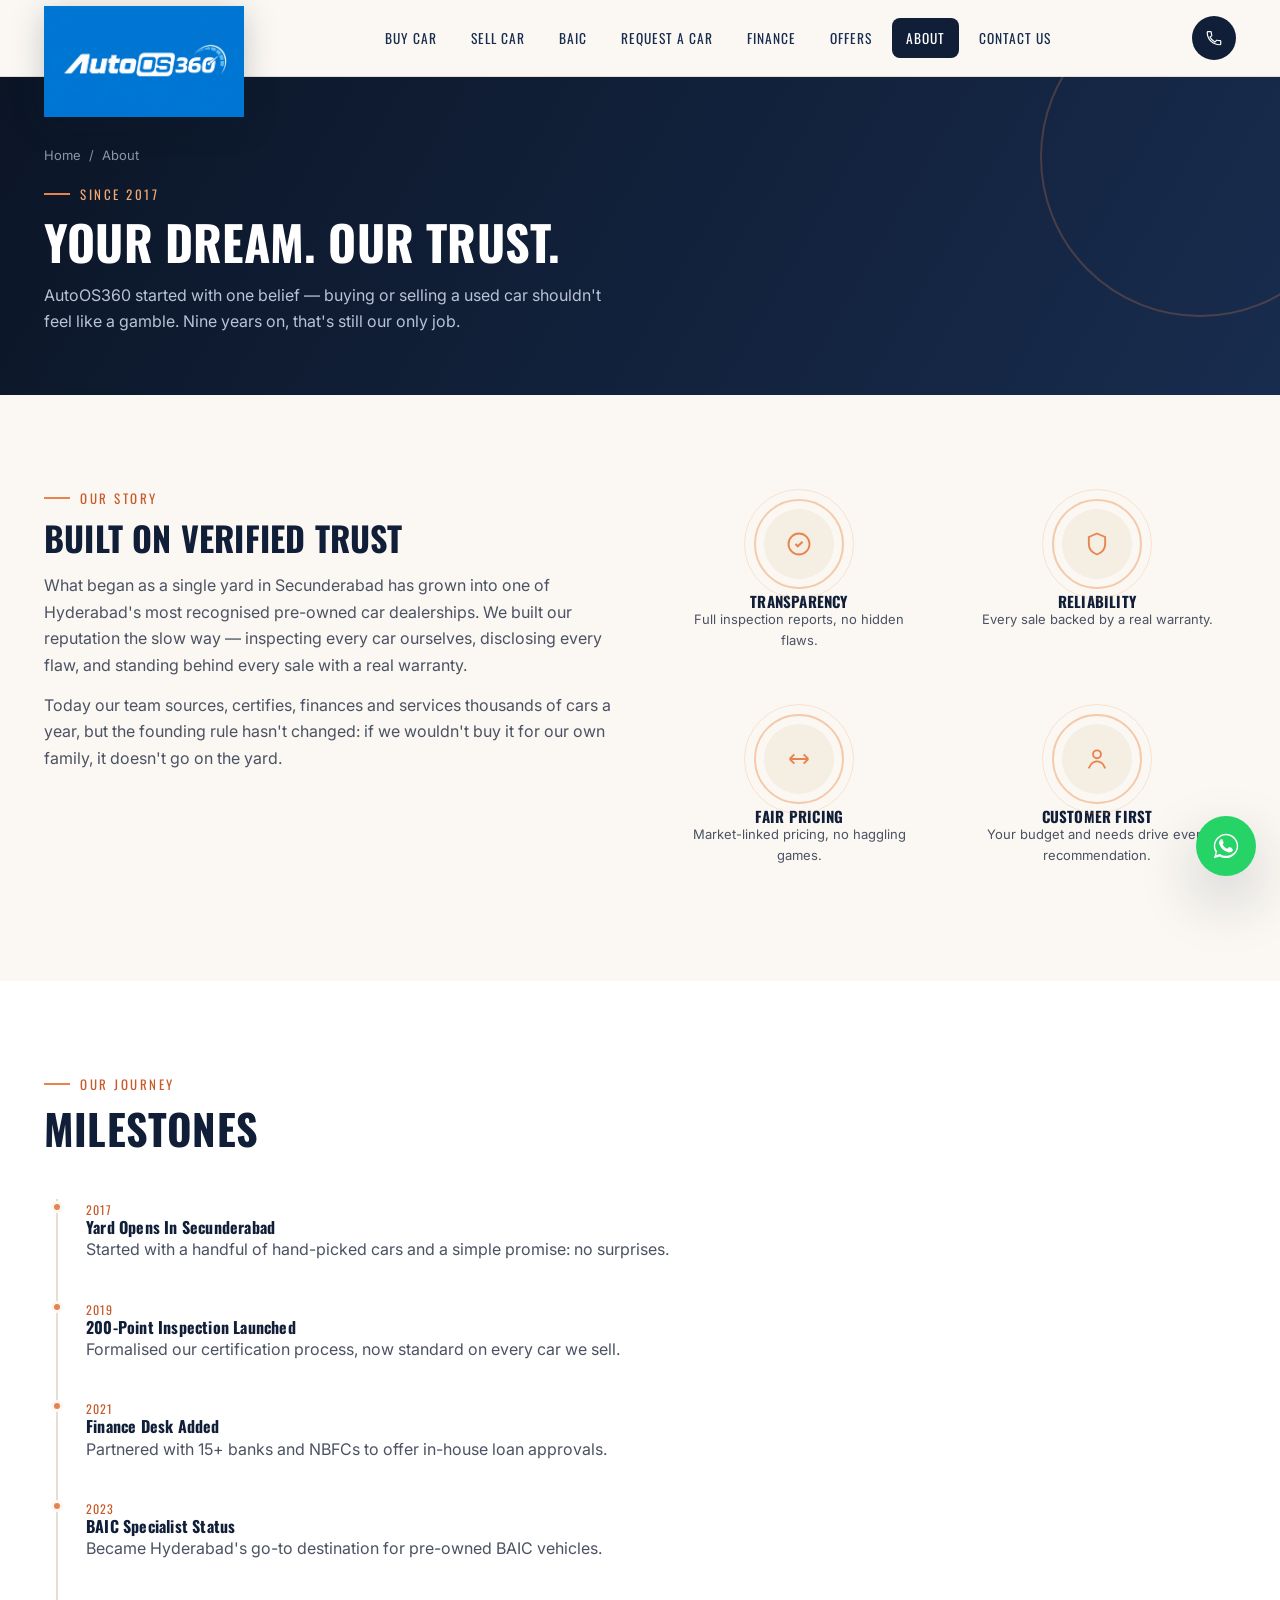
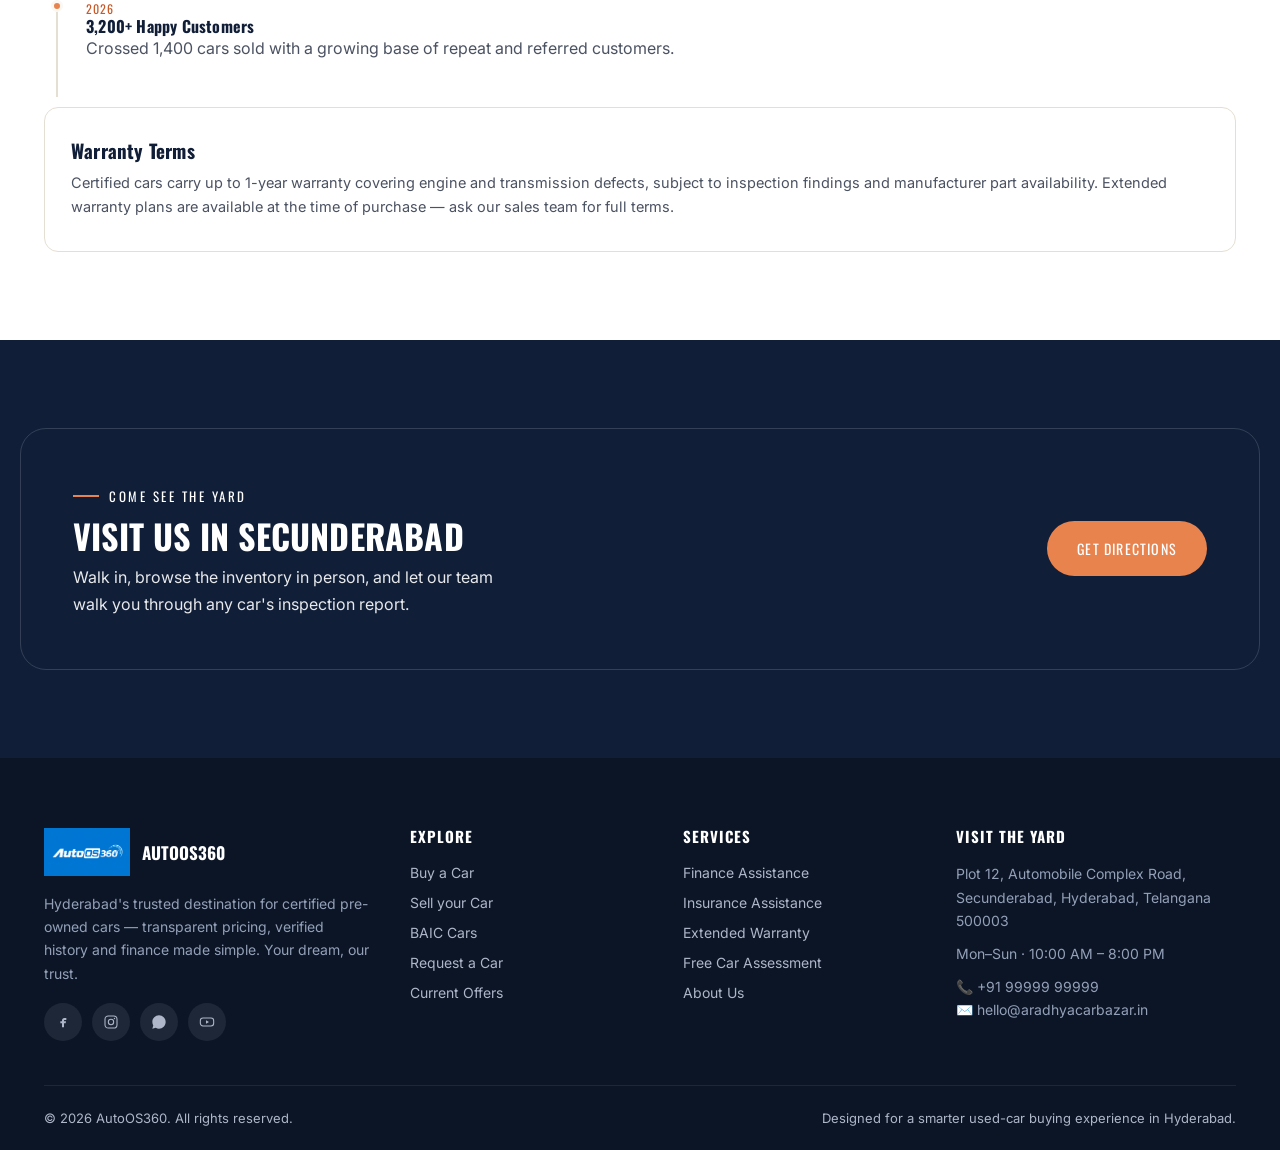
==== commit 1b1e722b: "minor changes" ====
--- a/about.html
+++ b/about.html
@@ -3,12 +3,12 @@
 <head>
 <meta charset="UTF-8">
 <meta name="viewport" content="width=device-width, initial-scale=1.0">
-<title>About Aradhya Car Bazar — Hyderabad's Trusted Car Dealership</title>
-<meta name="description" content="Learn about Aradhya Car Bazar's journey, our 200-point quality checks and the team behind Hyderabad's most trusted pre-owned car dealership.">
-<meta name="keywords" content="about aradhya car bazar, used car dealership hyderabad">
+<title>About AutoOS360 — Hyderabad's Trusted Car Dealership</title>
+<meta name="description" content="Learn about AutoOS360's journey, our 200-point quality checks and the team behind Hyderabad's most trusted pre-owned car dealership.">
+<meta name="keywords" content="about AutoOS360, used car dealership hyderabad">
 <link rel="canonical" href="https://www.aradhyacarbazar.in/about.html">
-<meta property="og:title" content="About Aradhya Car Bazar — Hyderabad's Trusted Car Dealership">
-<meta property="og:description" content="Learn about Aradhya Car Bazar's journey, our 200-point quality checks and the team behind Hyderabad's most trusted pre-owned car dealership.">
+<meta property="og:title" content="About AutoOS360 — Hyderabad's Trusted Car Dealership">
+<meta property="og:description" content="Learn about AutoOS360's journey, our 200-point quality checks and the team behind Hyderabad's most trusted pre-owned car dealership.">
 <meta property="og:type" content="website">
 <meta property="og:image" content="assets/logo.png">
 <meta name="robots" content="index, follow">
@@ -22,7 +22,7 @@
 {
   "@context": "https://schema.org",
   "@type": "AutoDealer",
-  "name": "Aradhya Car Bazar",
+  "name": "AutoOS360",
   "image": "assets/logo.png",
   "url": "https://www.aradhyacarbazar.in/",
   "telephone": "+91-99999-99999",
@@ -44,7 +44,7 @@
 <header class="site-header">
   <div class="header-row">
     <a href="index.html" class="brand">
-      <img src="assets/logo.png" alt="Aradhya Car Bazar logo">
+      <img src="assets/logo.png" alt="AutoOS360 logo">
     </a>
     <nav class="main-nav" aria-label="Primary">
       <a href="buy-car.html" data-nav="buy">Buy Car</a>
@@ -70,7 +70,7 @@
 <div class="nav-overlay"></div>
 <aside class="mobile-nav" id="mobileNav">
   <div class="mobile-nav-top">
-    <img src="assets/logo.png" alt="Aradhya Car Bazar logo" class="mobile-nav-logo">
+    <img src="assets/logo.png" alt="AutoOS360 logo" class="mobile-nav-logo">
     <button class="mobile-nav-close" aria-label="Close menu">✕</button>
   </div>
   <ul>
@@ -98,7 +98,7 @@
     <div class="breadcrumb"><a href="index.html">Home</a><span>/</span><span>About</span></div>
     <span class="eyebrow">Since 2017</span>
     <h1>Your Dream. Our Trust.</h1>
-    <p>Aradhya Car Bazar started with one belief — buying or selling a used car shouldn't feel like a gamble. Nine years on, that's still our only job.</p>
+    <p>AutoOS360 started with one belief — buying or selling a used car shouldn't feel like a gamble. Nine years on, that's still our only job.</p>
   </div>
 </section>
 
@@ -174,8 +174,8 @@
     <div class="footer-grid">
       <div>
         <div class="footer-brand">
-          <img src="assets/logo.png" alt="Aradhya Car Bazar logo">
-          <strong>Aradhya Car Bazar</strong>
+          <img src="assets/logo.png" alt="AutoOS360 logo">
+          <strong>AutoOS360</strong>
         </div>
         <p>Hyderabad's trusted destination for certified pre-owned cars — transparent pricing, verified history and finance made simple. Your dream, our trust.</p>
         <div class="footer-social" style="margin-top:18px;">
@@ -213,7 +213,7 @@
       </div>
     </div>
     <div class="footer-bottom">
-      <span>© 2026 Aradhya Car Bazar. All rights reserved.</span>
+      <span>© 2026 AutoOS360. All rights reserved.</span>
       <span>Designed for a smarter used-car buying experience in Hyderabad.</span>
     </div>
   </div>
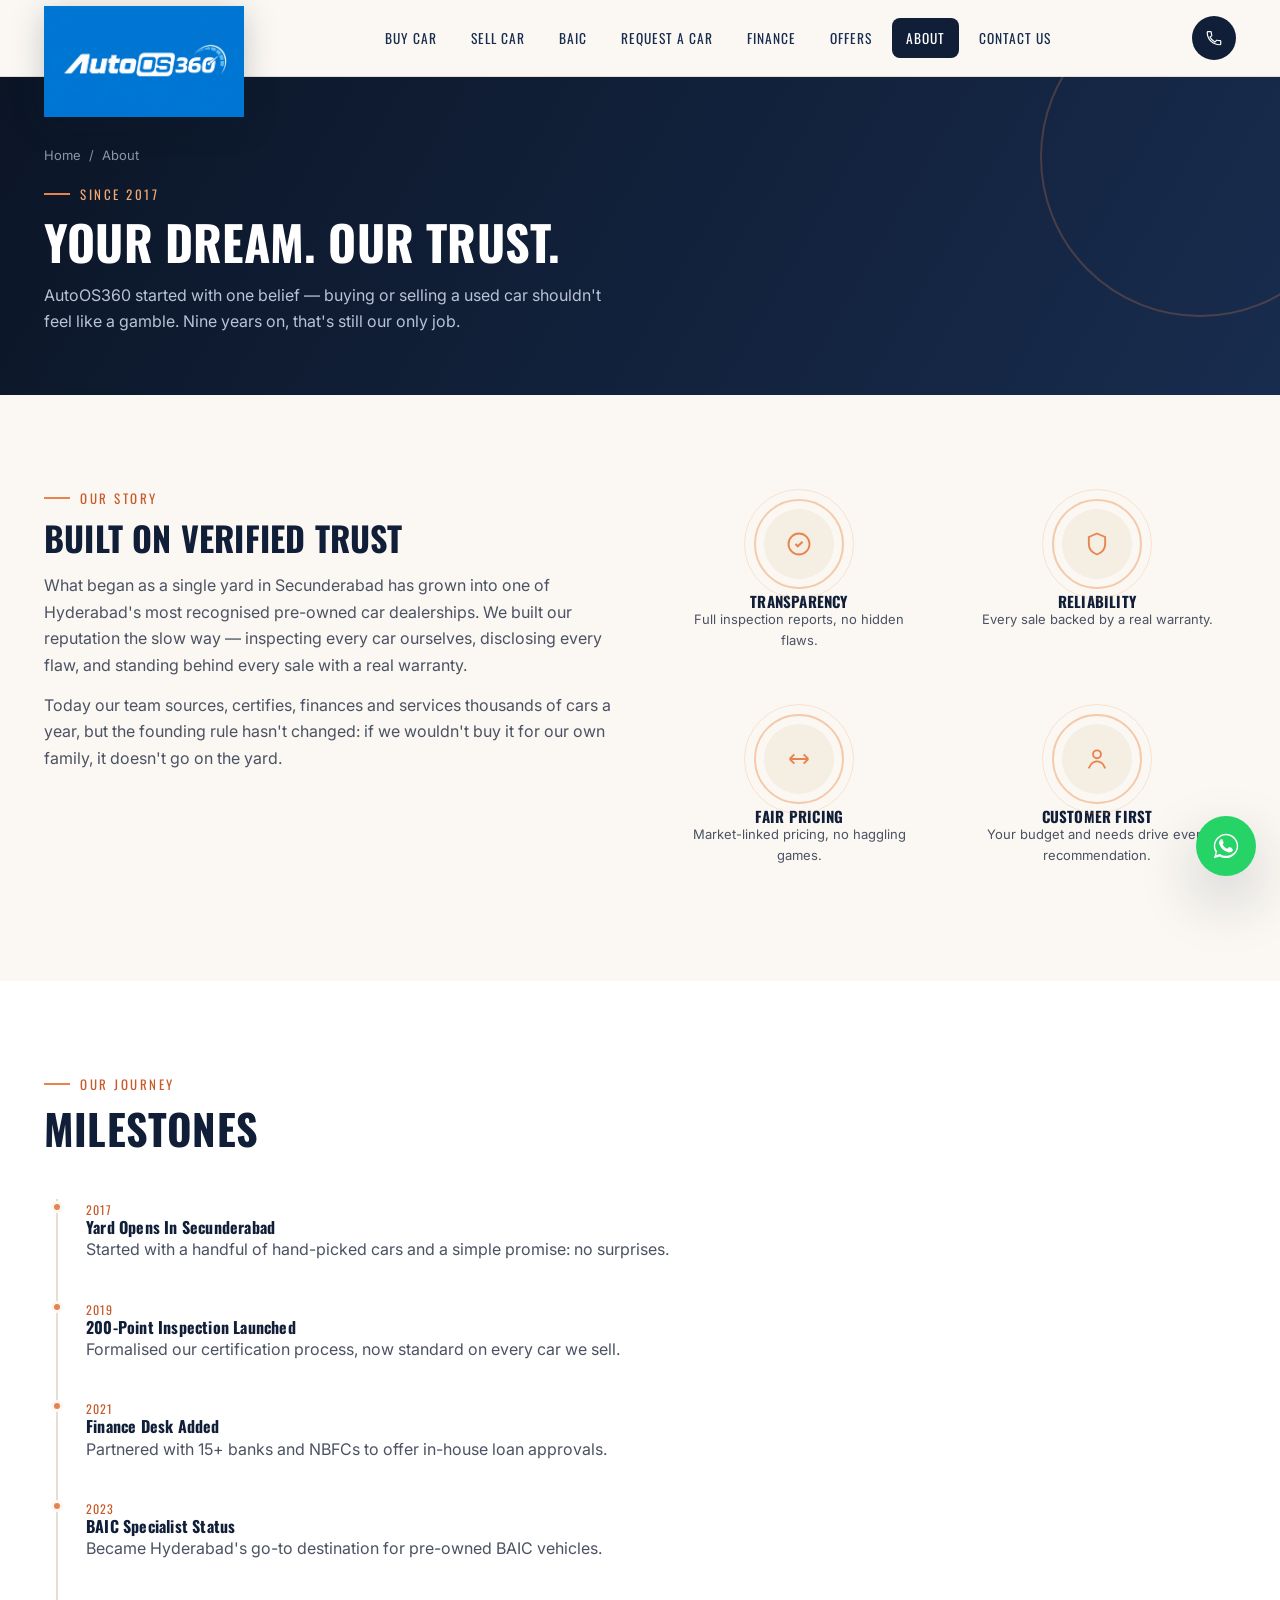
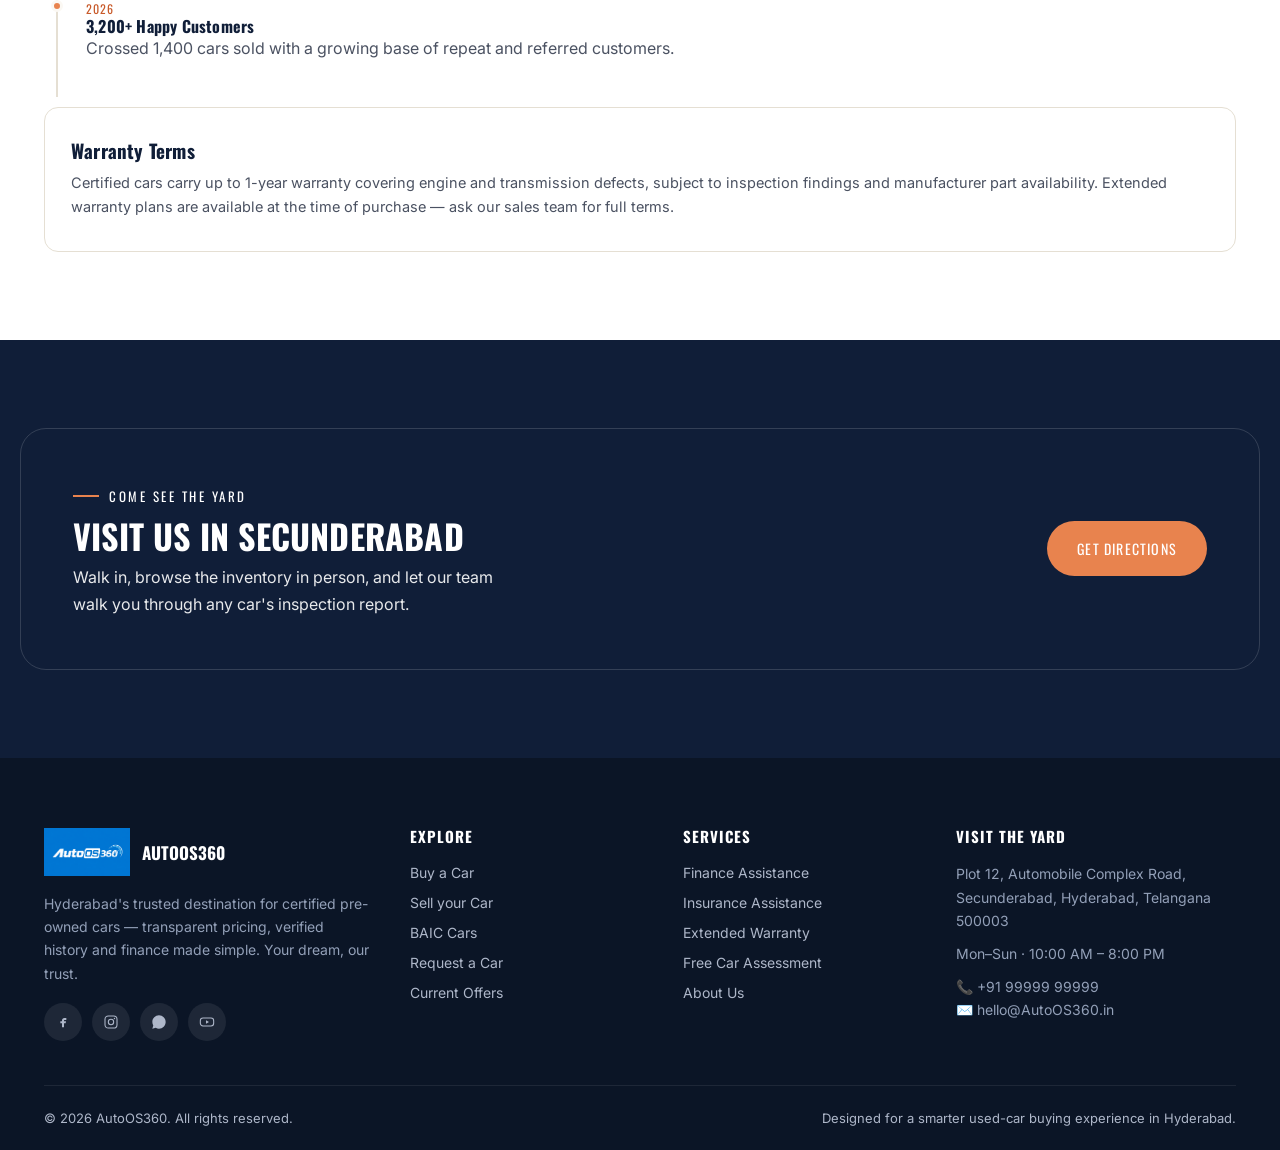
==== commit ac7f22ce: "moreminor changes" ====
--- a/about.html
+++ b/about.html
@@ -6,7 +6,7 @@
 <title>About AutoOS360 — Hyderabad's Trusted Car Dealership</title>
 <meta name="description" content="Learn about AutoOS360's journey, our 200-point quality checks and the team behind Hyderabad's most trusted pre-owned car dealership.">
 <meta name="keywords" content="about AutoOS360, used car dealership hyderabad">
-<link rel="canonical" href="https://www.aradhyacarbazar.in/about.html">
+<link rel="canonical" href="https://www.AutoOS360.in/about.html">
 <meta property="og:title" content="About AutoOS360 — Hyderabad's Trusted Car Dealership">
 <meta property="og:description" content="Learn about AutoOS360's journey, our 200-point quality checks and the team behind Hyderabad's most trusted pre-owned car dealership.">
 <meta property="og:type" content="website">
@@ -24,7 +24,7 @@
   "@type": "AutoDealer",
   "name": "AutoOS360",
   "image": "assets/logo.png",
-  "url": "https://www.aradhyacarbazar.in/",
+  "url": "https://www.AutoOS360.in/",
   "telephone": "+91-99999-99999",
   "priceRange": "₹₹",
   "address": {
@@ -209,7 +209,7 @@
         <h4>Visit the Yard</h4>
         <p>Plot 12, Automobile Complex Road,<br>Secunderabad, Hyderabad, Telangana 500003</p>
         <p style="margin-top:10px;">Mon–Sun · 10:00 AM – 8:00 PM</p>
-        <p style="margin-top:10px;">📞 +91 99999 99999<br>✉️ hello@aradhyacarbazar.in</p>
+        <p style="margin-top:10px;">📞 +91 99999 99999<br>✉️ hello@AutoOS360.in</p>
       </div>
     </div>
     <div class="footer-bottom">
